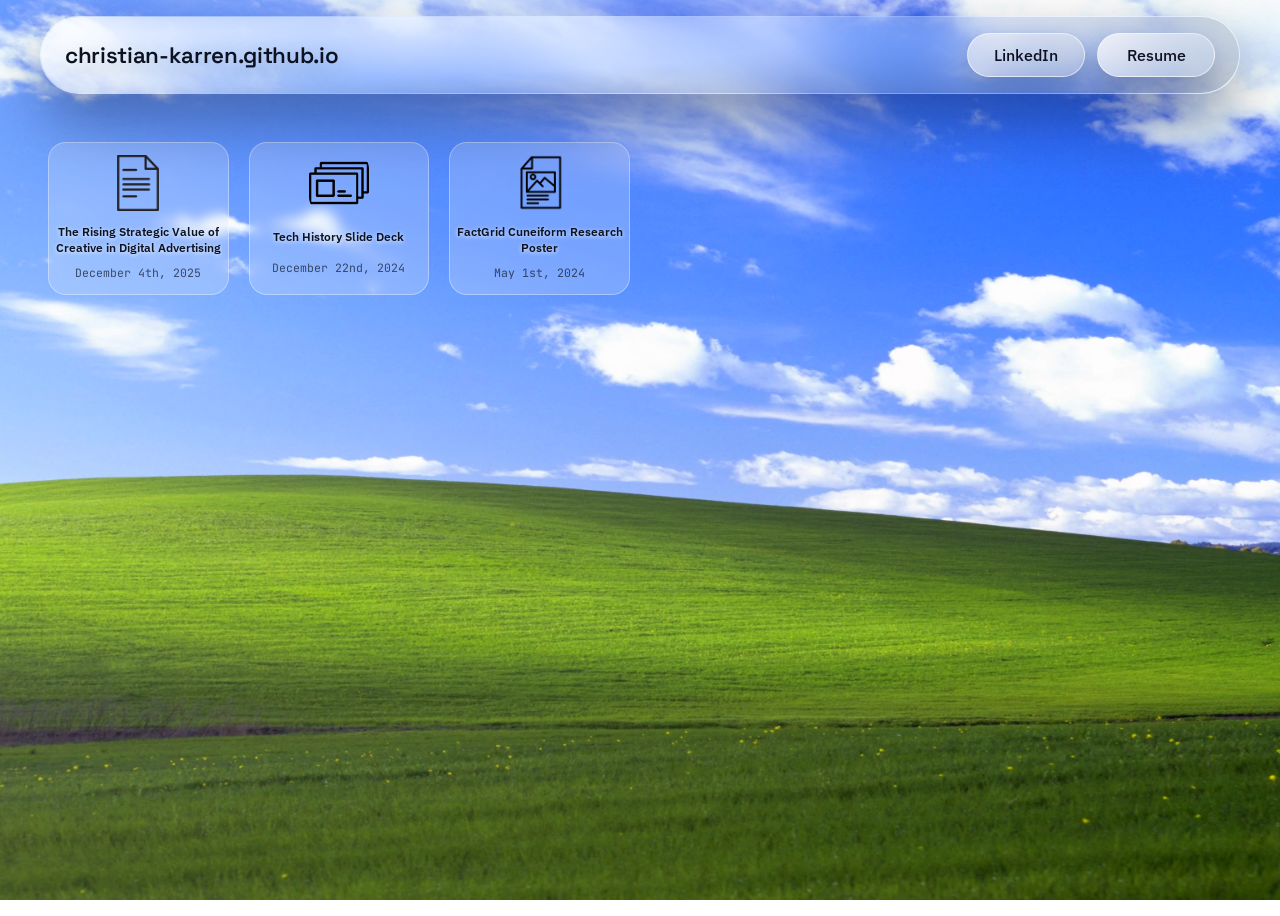
==== index.html @ b9d9cc34 "Add poster and deck assets" ====
<!doctype html>
<html lang="en">
  <head>
    <meta charset="utf-8" />
    <meta name="viewport" content="width=device-width, initial-scale=1" />
    <title>christiankarren.com</title>
    <link rel="stylesheet" href="styles.css" />
  </head>
  <body>
    <div class="backdrop" aria-hidden="true"></div>

    <header class="glass-bar" role="banner">
      <div class="brand">
        <span class="brand-title">christian-karren.github.io</span>
      </div>

      <nav class="bar-actions" aria-label="Primary">
        <a class="glass-button" href="https://www.linkedin.com/in/christian-karren" target="_blank" rel="noreferrer">LinkedIn</a>
        <a class="glass-button resume-button" href="assets/Christian_Karren_Resume_v2.26.pdf" target="_blank" rel="noreferrer">Resume</a>
      </nav>
    </header>

    <main class="desktop" role="main">
      <section class="icon-grid" aria-live="polite" aria-label="Articles" data-article-grid></section>
    </main>

    <div class="modal" aria-hidden="true" role="dialog" aria-modal="true" data-modal>
      <div class="modal-backdrop" data-modal-close></div>
      <div class="modal-card modal-article" role="document">
        <button class="modal-close" type="button" aria-label="Close" data-modal-close>
          <span aria-hidden="true">×</span>
        </button>
        <article class="article-card" data-modal-article>
          <header class="article-header">
            <h1 data-modal-title>The Rising Strategic Value of Creative in Digital Advertising</h1>
            <p class="article-dek">Creative has emerged as a key driver influencing success in performance marketing, and digital advertising companies are increasingly asked to facilitate the creation of advertisements. How did we get here, and what comes next?</p>
            <div class="article-meta">Christian Karren · Research Analyst</div>
            <p class="article-intro">The digital advertising landscape has recently undergone a significant shift in the wake of short-form video, privacy initiatives, and generative AI. As a result, the industry has moved toward recognizing creative iteration as a primary performance lever. In this article, we’ll recount the history of digital advertising as it pertains to the importance of creative and articulate the current landscape of relevant players. The takeaway is clear: modern advertising platforms are facing mounting pressure to embed creative iteration directly into the performance advertising workflow.</p>
          </header>

          <section class="article-section">
            <h2>Part 1: Know Your History</h2>
            <figure class="article-figure">
              <img src="assets/knowyourhistory.webp" alt="Know your history" />
              <figcaption>(Dates are approximate as technological evolutions are a gradual process)</figcaption>
            </figure>
            <p>The first time that exchanges, data, and bidding were stitched together in a true demand-side platform as we understand them today was around 2007. Before firms like MediaMath, advertisers that wanted to purchase space across the web encountered a scattered, unintuitive, and manual landscape; the revolutionary idea around this time was that software could join all the ad auctions happening across the internet and decide, in real time, which impressions to buy and for how much. Therefore, early DSPs found it especially worthwhile to compete on two major fronts: how much inventory they could access and how advanced their targeting algorithms were. As time went on, the industry consolidated as a few key winners proved they could deliver upon these axes. During the late 2000s and throughout the 2010s, creative was something that advertisers would manage independently and bring to DSPs. A DSP would only think about when and where to show creative and wouldn’t concern themselves with the process of crafting compelling advertisements on behalf of their advertisers.</p>
            <p>Over time, however, mobile and app-install advertising increased the complexity of formats, ushering in video and playable, interactive advertisements that wouldn’t be possible or relevant without the iPhone and the App Store. As the app economy exploded, mobile-first DSPs built sustainable businesses by merging user acquisition algorithms with format-specific expertise. When performance platforms like AppLovin, Unity, and Liftoff rose in prominence concurrently, DSPs had to get more literate about creative because they noticed how big of a difference elite creative had on conversions and ROAS. DSPs started building internal creative studios to facilitate the process, but they were still mostly service arms as opposed to embedded self-serve tools.</p>
            <p>These evolutions set the stage for 2020, which was arguably the most historic year in digital advertising history because of a series of concurrent developments. Most importantly, Apple made the industry's dependence on deterministic user tracking untenable by announcing App-Tracking Transparency (ATT) at WWDC. Because of iOS 14.5 and ATT, targeting got meaningfully weaker since much of digital advertising’s infrastructure was contingent on being able to follow users all over the web and target advertisements with the data. Concurrently, TikTok continued its ascension as a category-defining consumer app, and COVID forced people to meaningfully engage with the digital landscape far more than they ever had before. Facebook was forced to reconcile with TikTok’s emergence as a true competitor, leading them to launch Reels that August. Aggregating content from all over the internet (as opposed to just from your social network) led many analysts to believe that short-form video was the medium of the future. They were ultimately proven right, and the hours a day that the average DAU spent on TikTok and Reels led to an exponential spike in ad inventory. To work in this new environment, advertisements needed to compete with user-generated content, and walled gardens became acutely aware of the need for compelling creative.</p>
            <p>While DSPs weren’t directly involved with the rise of short-form video, they were forced to reconcile with the new precedent that creative was a critical axis upon which they needed to compete, especially in the aftermath of ATT. Thankfully, it was only a few years later that generative AI demonstrated the ability to create videos that were essentially indistinguishable from real-life. In 2026, there’s a new battleground that DSPs will need to compete on: generative AI for ad creative to maximize return on ad spend (ROAS). With this in mind, it’s worth internalizing a deep understanding of the modern landscape when it comes to generative AI for video, generative video for ad creative, vertically integrated walled gardens, and, finally, DSPs and the tools and products they offer (or should offer) in today’s world.</p>
          </section>

          <section class="article-section">
            <h2>Part 2: The Modern Landscape</h2>
            <figure class="article-figure">
              <img src="assets/themodernlandscape.webp" alt="The modern landscape" />
            </figure>
            <p>Despite not being built explicitly for performance marketing, AI-generated video has redefined what’s possible on the bleeding-edge of technology. OpenAI’s Sora and Google’s Veo 3 have rightfully dominated headlines in 2025 as generative video has become virtually indistinguishable from real life, and the industry has accelerated in relevance and capability behind Big Tech’s flourishing ecosystem. China’s largest players have demonstrated that chip export controls haven’t slowed down innovation as leading Chinese content community and social platform Kuaishou released arguably the world’s best video generation model, Kling 2.5 Turbo 1080p, under their Kling AI brand in September. Minimax has also done exceptionally well as one of the country’s premier foundation model companies, and Alibaba and ByteDance have released multiple models in 2025 that have been met with positive reception within the industry. Startups have brought forth innovative product capabilities that complement pure research as well; Pika Labs and HeyGen have shipped text-to-video products, and Synthesia has built an enduring business around quality AI avatars. Runway is arguably the most successful startup in this space and has already worked alongside major companies to assist with commercials and other creative ventures, offering proprietary models like Gen-3 Alpha and Gen-4 in addition to products like creator tools and professional workflows. Demand right now for products in this space are significant; all four startups raised between 60 and 300+ million dollars each within the last 36 months. Venture capital firms are essentially tripping over themselves to write these startups blank checks.</p>
            <p>In the open-source ecosystem, products like CogVideoX, Mochi-1, Hunyuan, Allegro, and LTX Video have emerged to varying degrees of success. However, the open-source ecosystem has yet to meaningfully compete with closed-source alternatives; a December 2024 arXiv paper published by Tencent’s Hunyuan team articulates, “In contrast to the image generative model community, a significant gap has emerged between open-source and closed-source video generation models. Closed-source models tend to overshadow publicly available open-source alternatives, severely limiting the potential for algorithmic innovation from the public community”. There’s a lot of reasons as to why this is the case. Since token counts in video generation models are massively larger than in image generation models, they’re significantly more computationally expensive to train. The Hunyuan team invested significantly in reducing computational resource requirements for this reason, and for labs that aren’t backed by cash-printing machines like Tencent, it can be prohibitively expensive. HuggingFace wrote that, “Costs arise from dataset collection, hardware requirements, extensive training iterations and experimentation. These costs make it hard to justify producing open-source and freely available models.” Another constraint that open-source teams run into is data; one 2025 arXiv paper affiliated with ByteDance pointed out how leading open datasets have significant issues, writing, “WebVid-10M contains low-quality videos with watermarks and Panda-70M contains many flickering (or still) and blurry videos along with imprecise captions”. Building models with primarily publicly available data puts small teams at an inherent disadvantage because the highest-quality video data is typically proprietary to big players or legally risky to scrape and train with. Researchers aren’t willing to take the legal risks that firms like OpenAI would because the upside doesn’t justify the liability. With all of that being said, though, I still predict that the open-source community will take a big step forward in 2026 – it’ll just have to come from a large Chinese or American firm that has the revenue to stomach the costs and the requisite data it takes to get a model off the ground.</p>
            <p>The broad recognition that video generation capabilities are real and here to stay has inspired a wave of companies aspiring to bring them to digital advertising. The most successful of these firms is Creatify, who secured a 15.5 million Series A round in May of this year. They offer a suite of products not dissimilar from what other generative video startups make, but they specifically target advertisers that want to maximize ROAS with quality creative. Other startups are looking to compete in this space too, including Omneky, Pencil, AdGen AI, QuickAds, Predis.ai, and more. The winners have yet to be determined; only time will tell.</p>
            <p>Of course, Big Tech isn’t oblivious to these shifts either. In 2024 Ben Thompson detailed how Meta has pushed this product category forward, writing:</p>
            <blockquote>
              “Advertisers have long understood the importance of giving platforms like Meta multiple pieces of creative for ads; Meta’s platform will test different pieces of creative with different audiences and quickly hone in on what works, putting more money behind the best arrow. Generative AI puts this process on steroids: advertisers can provide Meta with broad parameters and brand guidelines, and let the black box not just test out a few pieces of creative, but an effectively unlimited amount. Critically, this generative AI application has a verification function: did the generated ad generate more revenue or less? That feedback function, meanwhile, is data in its own right, and can be leveraged to better target individuals in the future.”
            </blockquote>
            <p>Thompson’s takes are supported by real-world evidence; Meta’s Advantage+ Creative and Ads Manager products have already incorporated generative AI tools corresponding to background generation, image expansion, full image variations, and now tools that can turn static product photos into multi-scene video ads with music, overlays, and text. Millions of advertisers are finding these tools useful; Meta’s engineering blog commented in December 2024, “We estimate that businesses using image generation are seeing a +7% increase in conversions”. A year is a lifetime in the world of AI, though, and the Wall Street Journal has reported that Meta aims to allow brands to completely automate the process of creating advertisements by the end of 2026.</p>
            <p>Google / YouTube are marching in the same direction. Amazon is too – we’ll come back to that in a second.</p>
          </section>

          <section class="article-section">
            <h2>Part 3: Comparing and Contrasting Modern DSPs</h2>
            <figure class="article-figure">
              <img src="assets/comparingandcontrasting.webp" alt="Comparing and contrasting modern DSPs" />
            </figure>
            <p>Everyone understands the tectonic shift that generative AI represents for maximizing return on ad spend, but it’s been interesting to observe the different approaches firms take as they seek to realize this vision. One head-to-head worth spotlighting is Amazon vs. The Trade Desk. Amazon has chosen to build a first-party, vertically integrated creative stack directly inside Amazon Ads and Amazon DSP. By integrating image, video, and audio generation natively inside their ad console, Amazon has effectively removed any and all creative friction for advertisers looking to turn product assets into advertisements. It’s been successful too; their website writes that on average, “advertisers saw a +10.3% higher return on ROAS on Sponsored Brands campaigns that used AI-generated images compared to Sponsored Brands campaigns without AI-generated images”. Big Tech seems to have reached a consensus on the importance of generative AI for asset creation moving forward, and their product capabilities have reflected that as a result.</p>
            <p>The Trade Desk (TTD), on the other hand, has elected to partner with external vendors to offer similar services. Setting aside that their offering isn’t nearly as comprehensive or relevant as Amazon’s, TTD’s not owning the IP that their platform integrates with exposes themselves to strategic vulnerabilities. Most notably, TTD doesn’t own the data flywheel for their product, effectively robbing themselves of the opportunity to refine their models over time as they collect data on what kind of creative works, for which product, for which audience, on which surface, and at which time. Over time, I predict that the advantage in the market will amass towards vertically integrated DSPs like Amazon in addition to similarly structured walled gardens like Meta and YouTube where the data feedback loop becomes a larger and larger moat with every passing year.</p>
            <p>AppLovin’s Axon platform has also leaned into generative AI tools for adjusting creative, and CEO Adam Foroughi spent this November’s Q3 earnings call articulating plans to expand this vision. He explained: “We'll be testing generative AI-based ad creatives. Over time, if we can move to mostly automated creative generation, we believe user response rates to more customized ads on our platform will materially improve”. As a vertically integrated DSP tuned for the mobile gaming and app-install universe, it should catch your attention that these developments are just a few weeks old. Smaller firms with products that behave as DSPs like Appier have also moved into this space seeking to gain a competitive advantage, having acquired AdCreative.ai for 38.7 million dollars back in February. Together, all of these data points form a cohesive narrative: helping advertisers craft exceptional creative with generative video is where this industry is headed, and AdTech firms will be under increased pressure to adapt to these shifts in the coming quarters.</p>
          </section>

          <section class="article-section">
            <h2>Conclusion</h2>
            <p>It’s been interesting to watch how digital advertising has evolved in the wake of generative AI. The old paradigm where DSPs only have to focus on targeting and can ignore creative has quickly broken down. Privacy changes and short-form video elevated creative from supporting asset to main performance lever, and generative AI has made it technically and economically feasible to generate and adapt huge volumes of creative. In a 2024 interview, Eric Seufert commented, “I don’t want to overstate it, but I don’t think I can; advertising is going to be transformed by AI across every single input. Generative ad creative production, targeting, personalization, measurement; everything is going to be transformed by AI.” At 57Blocks, we’re acutely aware of the generative video and AdTech landscape and have thought deeply about their convergence. If today’s advertising platforms don’t help advertisers create, test, and launch creative, someone else will!</p>
          </section>

          <section class="article-section article-sources">
            <h2>Sources</h2>
            <ul>
              <li>AppLovin Corporation (APP) Q3 2025 Earnings Call. “AppLovin Corp (APP) Q3 2025 Earnings Call Highlights: AI …” Yahoo Finance, 5 Nov. 2025.</li>
              <li>Hunyuan Foundation Model Team. “HunyuanVideo: A Systematic Framework for Large Video Generative Models.” arXiv, 2024, arXiv:2412.03603v1.</li>
              <li>Zhou, Penghao, et al. “OpenVid-1M: A Large-scale High-quality Dataset for Text-to-Video Generation.” arXiv, 2024, arXiv:2407.02371v3.</li>
              <li>Hugging Face. “State of Open Video Generation Models in Diffusers.” Hugging Face Blog, 27 Jan. 2025.</li>
              <li>Thompson, Ben. “Meta’s AI Abundance.” Stratechery, 29 Oct. 2024.</li>
              <li>Amazon Ads. “Creative Solutions – Optimize your creative with AI-powered solutions.” Amazon Advertising.</li>
              <li>Meta to Let Brands Create, Target AI Ads Fully by End of 2026, Report Says.” Investopedia, 2024.</li>
              <li>Sun, Chonglin, Nancy Yu, Haiyu Lu, Liang Wang, Yunchen Pu, Gaoxiang Liu, Gian-Paolo (GP) Musumeci, and Neeraj Bhatia. “Meta Andromeda: Supercharging Advantage+ automation with the next-gen personalized ads retrieval engine.” Engineering at Meta (Facebook Engineering), 2 Dec. 2024.</li>
              <li>Seufert, Eric. “An Interview with Eric Seufert about the current state of digital advertising.” Stratechery, 2024.</li>
            </ul>
          </section>
        </article>
        <div class="deck-card" data-modal-deck>
          <embed
            src="assets/Tech.pdf#toolbar=0&navpanes=0&scrollbar=0&view=FitH"
            type="application/pdf"
          />
        </div>
        <div class="poster-card" data-modal-poster>
          <img src="assets/factgrid-poster.png" alt="FactGrid Cuneiform Research Poster" />
        </div>
      </div>
    </div>

    <script src="app.js" defer></script>
  </body>
</html>
---- styles.css ----
@import url("https://fonts.googleapis.com/css2?family=IBM+Plex+Sans:wght@300;400;500;600&family=JetBrains+Mono:wght@400;600&family=Space+Grotesk:wght@400;500;600;700&display=swap");

:root {
  color-scheme: light;
  --glass: rgba(255, 255, 255, 0.36);
  --glass-strong: rgba(255, 255, 255, 0.62);
  --glass-dark: rgba(35, 52, 80, 0.35);
  --glass-stroke: rgba(255, 255, 255, 0.58);
  --glass-shadow: rgba(15, 22, 40, 0.25);
  --ink: #0c1220;
  --soft-ink: rgba(12, 18, 32, 0.68);
  --accent: #39c0ff;
  --accent-2: #45ffb0;
  --surface: rgba(255, 255, 255, 0.12);
  --mono: "JetBrains Mono", "IBM Plex Sans", monospace;
  --sans: "IBM Plex Sans", "Segoe UI", sans-serif;
  --display: "Space Grotesk", "IBM Plex Sans", sans-serif;
}

* {
  box-sizing: border-box;
  margin: 0;
  padding: 0;
}

html {
  background: transparent;
}

body {
  min-height: 100vh;
  font-family: var(--sans);
  color: var(--ink);
  background: transparent;
  overflow-x: hidden;
}

.backdrop {
  position: fixed;
  inset: 0;
  background-image: url("assets/windowsxp.webp");
  background-size: cover;
  background-position: center;
  filter: saturate(1.1) contrast(1.05);
  z-index: -2;
}

.backdrop::after {
  content: "";
  position: absolute;
  inset: 0;
  background: linear-gradient(135deg, rgba(255, 255, 255, 0.25), rgba(0, 0, 0, 0.05));
  mix-blend-mode: screen;
}

.article-page {
  background: radial-gradient(circle at top, rgba(255, 255, 255, 0.9), rgba(200, 214, 255, 0.9) 45%, rgba(170, 188, 240, 0.9) 100%);
}

.article-page .backdrop {
  display: none;
}

.article-page .glass-bar {
  display: none;
}

.glass-bar {
  position: sticky;
  top: 0;
  z-index: 10;
  display: flex;
  flex-wrap: wrap;
  align-items: center;
  justify-content: space-between;
  gap: 18px;
  padding: 16px 24px;
  border-radius: 999px;
  margin: 16px clamp(12px, 4vw, 40px);
  border: 1px solid rgba(255, 255, 255, 0.35);
  background: radial-gradient(120% 140% at 10% 20%, rgba(255, 255, 255, 0.55), rgba(255, 255, 255, 0.2) 45%, rgba(15, 24, 44, 0.35) 100%);
  box-shadow: 0 28px 60px rgba(8, 14, 28, 0.35);
  backdrop-filter: blur(26px) saturate(1.3);
  overflow: hidden;
  background-clip: padding-box;
}

.glass-bar::before {
  content: "";
  position: absolute;
  inset: 0;
  border-radius: inherit;
  background: linear-gradient(120deg, rgba(255, 255, 255, 0.65), rgba(255, 255, 255, 0.1) 40%, rgba(255, 255, 255, 0.3));
  opacity: 0.7;
  pointer-events: none;
}

.brand {
  display: flex;
  flex-direction: column;
  gap: 4px;
  position: relative;
  z-index: 1;
}

.brand-title {
  font-size: clamp(1.05rem, 1.9vw, 1.4rem);
  font-weight: 600;
  letter-spacing: -0.015em;
  font-family: var(--display);
  text-transform: lowercase;
  text-shadow: 0 8px 24px rgba(12, 18, 32, 0.25);
}

.bar-actions {
  display: flex;
  flex-wrap: wrap;
  align-items: center;
  gap: 12px;
  position: relative;
  z-index: 1;
  margin-left: auto;
}

.glass-button {
  border: 1px solid var(--glass-stroke);
  background: linear-gradient(135deg, rgba(255, 255, 255, 0.55), rgba(255, 255, 255, 0.2));
  color: var(--ink);
  text-decoration: none;
  padding: 0 18px;
  height: 44px;
  border-radius: 999px;
  font-weight: 500;
  box-shadow: 0 8px 18px rgba(12, 18, 32, 0.15);
  backdrop-filter: blur(16px) saturate(1.4);
  transition: transform 0.2s ease, box-shadow 0.2s ease;
  cursor: pointer;
  min-width: 118px;
  display: inline-flex;
  align-items: center;
  justify-content: center;
}

.resume-button {
  background: linear-gradient(135deg, rgba(255, 255, 255, 0.75), rgba(210, 230, 255, 0.35));
  box-shadow: 0 12px 24px rgba(12, 18, 32, 0.18);
}

.glass-button:hover,
.glass-button:focus-visible {
  transform: translateY(-1px) scale(1.01);
  box-shadow: 0 12px 22px rgba(12, 18, 32, 0.22);
}

.menu {
  position: relative;
}

.menu-panel {
  position: absolute;
  top: calc(100% + 14px);
  right: 0;
  min-width: 220px;
  padding: 14px;
  border-radius: 16px;
  border: 1px solid var(--glass-stroke);
  background: linear-gradient(150deg, rgba(255, 255, 255, 0.85), rgba(255, 255, 255, 0.55));
  box-shadow: 0 18px 35px rgba(12, 18, 32, 0.25);
  backdrop-filter: blur(20px) saturate(1.4);
  display: grid;
  gap: 12px;
  transform: translateY(10px);
  opacity: 0;
  pointer-events: none;
  transition: opacity 0.2s ease, transform 0.2s ease;
}

.menu-panel.active {
  opacity: 1;
  pointer-events: auto;
  transform: translateY(0);
}

.menu-item {
  border: none;
  background: var(--surface);
  padding: 10px 12px;
  border-radius: 10px;
  font-weight: 500;
  text-align: left;
  cursor: pointer;
  transition: background 0.2s ease, transform 0.2s ease;
}

.menu-item:hover,
.menu-item:focus-visible {
  background: rgba(57, 192, 255, 0.25);
  transform: translateX(4px);
}

.menu-section {
  display: grid;
  gap: 8px;
}

.menu-label {
  font-size: 0.75rem;
  text-transform: uppercase;
  letter-spacing: 0.12em;
  color: var(--soft-ink);
  font-weight: 600;
}

.menu-options {
  display: flex;
  flex-wrap: wrap;
  gap: 8px;
}

.menu-chip {
  border: 1px solid rgba(12, 18, 32, 0.12);
  border-radius: 999px;
  padding: 6px 10px;
  font-size: 0.8rem;
  cursor: pointer;
  background: rgba(255, 255, 255, 0.7);
  transition: transform 0.2s ease, background 0.2s ease;
}

.menu-chip.active {
  background: rgba(69, 255, 176, 0.35);
  border-color: rgba(12, 18, 32, 0.25);
}

.menu-chip:hover,
.menu-chip:focus-visible {
  transform: translateY(-1px);
}

.menu-clear {
  border: none;
  background: rgba(12, 18, 32, 0.08);
  padding: 8px 10px;
  border-radius: 10px;
  font-weight: 600;
  cursor: pointer;
}

.desktop {
  padding: 32px clamp(18px, 4vw, 48px) 90px;
}

.icon-grid {
  display: grid;
  grid-template-columns: repeat(auto-fill, minmax(160px, 1fr));
  gap: 26px 20px;
}

.icon-card {
  display: grid;
  justify-items: center;
  gap: 10px;
  text-decoration: none;
  color: var(--ink);
  padding: 10px 6px 14px;
  border-radius: 18px;
  background: rgba(255, 255, 255, 0.2);
  border: 1px solid rgba(255, 255, 255, 0.35);
  backdrop-filter: blur(6px);
  transition: transform 0.2s ease, box-shadow 0.2s ease, background 0.2s ease;
}

.icon-card:hover,
.icon-card:focus-visible {
  transform: translateY(-4px);
  box-shadow: 0 18px 25px rgba(12, 18, 32, 0.18);
  background: rgba(255, 255, 255, 0.35);
}

.icon {
  width: 60px;
  height: 60px;
  border-radius: 16px;
  background: url("assets/docicon.png") center / contain no-repeat;
  border: none;
  display: grid;
  place-items: center;
  box-shadow: none;
  position: relative;
}

.icon::after {
  content: none;
}

.icon-label {
  font-size: 0.78rem;
  font-weight: 600;
  text-align: center;
  text-shadow: 0 1px 4px rgba(255, 255, 255, 0.8);
}

.icon-meta {
  font-size: 0.72rem;
  color: var(--soft-ink);
  text-align: center;
  font-family: var(--mono);
}

.modal {
  position: fixed;
  inset: 0;
  display: grid;
  place-items: center;
  padding: 24px;
  opacity: 0;
  pointer-events: none;
  transition: opacity 0.2s ease;
  z-index: 20;
}

.modal.active {
  opacity: 1;
  pointer-events: auto;
}

.modal-backdrop {
  position: absolute;
  inset: 0;
  background: rgba(6, 10, 20, 0.6);
  backdrop-filter: blur(6px);
}

.modal-card {
  position: relative;
  width: min(100%, 1080px);
  max-height: min(88vh, 900px);
  display: grid;
  grid-template-rows: auto auto auto 1fr;
  gap: 12px;
  padding: 20px;
  border-radius: 24px;
  border: 1px solid rgba(255, 255, 255, 0.35);
  background: linear-gradient(140deg, rgba(255, 255, 255, 0.75), rgba(255, 255, 255, 0.25));
  box-shadow: 0 30px 80px rgba(8, 14, 28, 0.45);
  backdrop-filter: blur(24px) saturate(1.2);
  z-index: 1;
}

.modal-card.modal-article {
  width: min(1400px, 98vw);
  max-height: 94vh;
  padding: 0;
  border-radius: 34px;
  background: radial-gradient(120% 140% at 8% 12%, rgba(255, 255, 255, 0.95), rgba(235, 244, 255, 0.7) 50%, rgba(210, 226, 255, 0.55) 100%);
  border: 1px solid rgba(255, 255, 255, 0.65);
  box-shadow: 0 36px 80px rgba(8, 14, 28, 0.35);
  backdrop-filter: blur(28px) saturate(1.25);
}

.modal.modal-poster {
  padding: 0;
  overflow: hidden;
}

.modal.modal-poster .modal-backdrop {
  background: rgba(8, 10, 14, 0.55);
  backdrop-filter: blur(6px);
}

.modal.modal-poster .modal-card.modal-article {
  width: min(1400px, 96vw);
  height: min(96vh, 1100px);
  max-height: 96vh;
  border-radius: 34px;
  border: 1px solid rgba(255, 255, 255, 0.65);
  padding: clamp(12px, 2.5vw, 24px);
  box-shadow: 0 36px 80px rgba(8, 14, 28, 0.35);
  background: radial-gradient(120% 140% at 8% 12%, rgba(255, 255, 255, 0.95), rgba(235, 244, 255, 0.7) 50%, rgba(210, 226, 255, 0.55) 100%);
  backdrop-filter: blur(28px) saturate(1.25);
  display: flex;
  justify-content: center;
  align-items: center;
}

.modal.modal-poster .modal-close {
  top: 16px;
  right: 16px;
  background: #ffffff;
  color: #000000;
  border-color: #ffffff;
}

.modal-close {
  justify-self: end;
  border: 1px solid rgba(12, 18, 32, 0.15);
  background: rgba(255, 255, 255, 0.7);
  color: #111827;
  width: 38px;
  height: 38px;
  padding: 0;
  border-radius: 999px;
  cursor: pointer;
  font-weight: 600;
  font-size: 1.2rem;
  line-height: 1;
  display: grid;
  place-items: center;
  transition: background 0.2s ease, box-shadow 0.2s ease, border-color 0.2s ease;
  position: absolute;
  top: 16px;
  right: 18px;
  z-index: 2;
}

.modal-close:hover,
.modal-close:focus-visible {
  background: #000000;
  color: #ffffff;
  border-color: #000000;
  box-shadow: 0 0 0 4px rgba(178, 140, 255, 0.2);
}

.modal-header {
  display: flex;
  align-items: center;
  justify-content: space-between;
  gap: 16px;
  flex-wrap: wrap;
}

.modal-header h2 {
  font-size: clamp(1.1rem, 2.2vw, 1.6rem);
  font-family: var(--display);
  font-weight: 600;
}


.modal-frame {
  border-radius: 16px;
  overflow: hidden;
  border: 1px solid rgba(12, 18, 32, 0.1);
  background: rgba(255, 255, 255, 0.6);
}

.modal-frame iframe {
  width: 100%;
  height: 100%;
  min-height: 60vh;
  border: none;
}

.article-page .modal {
  display: none;
}

.article-shell {
  min-height: 100vh;
  padding: clamp(16px, 3vw, 32px);
  display: grid;
  place-items: center;
}

.article-card {
  width: 100%;
  max-height: 94vh;
  overflow: auto;
  margin: 0 auto;
  padding: clamp(28px, 4vw, 56px);
  border-radius: 24px;
  border: none;
  background: transparent;
  box-shadow: none;
  backdrop-filter: none;
}

.poster-card {
  width: 100%;
  height: 100%;
  display: none;
  background: transparent;
  justify-content: center;
  align-items: center;
  margin: 0;
  padding: 0;
}

.poster-card img {
  width: auto;
  height: auto;
  max-width: 100%;
  max-height: 100%;
  object-fit: contain;
  display: block;
}

.deck-card {
  width: 100%;
  height: 100%;
  display: none;
  align-items: stretch;
  justify-content: center;
  padding: clamp(12px, 2.5vw, 24px);
  box-sizing: border-box;
  background: transparent;
}

.deck-card embed {
  width: 100%;
  height: 100%;
  border: none;
  border-radius: 24px;
  overflow: hidden;
  background: rgba(255, 255, 255, 0.9);
}

.article-header {
  display: grid;
  gap: 14px;
  margin-bottom: 28px;
}

.article-kicker {
  text-transform: uppercase;
  letter-spacing: 0.24em;
  font-size: 0.72rem;
  font-weight: 600;
  color: var(--soft-ink);
}

.article-header h1 {
  font-family: var(--display);
  font-size: clamp(2.1rem, 3.2vw, 3.1rem);
  line-height: 1.12;
  letter-spacing: -0.02em;
}

.article-meta {
  font-family: var(--mono);
  font-size: 0.86rem;
  color: var(--soft-ink);
}

.article-dek {
  font-size: 1.08rem;
  line-height: 1.6;
  color: rgba(12, 18, 32, 0.82);
}

.article-intro {
  font-size: 1.03rem;
  line-height: 1.75;
  color: rgba(12, 18, 32, 0.88);
}

.article-section {
  display: grid;
  gap: 16px;
  margin-top: 32px;
}

.article-section h2 {
  font-family: var(--display);
  font-size: clamp(1.25rem, 2.2vw, 1.9rem);
  letter-spacing: -0.01em;
}

.article-section p {
  font-size: 1.02rem;
  line-height: 1.78;
  color: rgba(12, 18, 32, 0.9);
}

.article-section blockquote {
  border-left: 3px solid rgba(57, 192, 255, 0.6);
  font-style: italic;
  color: rgba(12, 18, 32, 0.75);
  background: rgba(255, 255, 255, 0.5);
  border-radius: 12px;
  padding: 18px 20px;
}

.article-figure {
  display: grid;
  gap: 12px;
}

.article-figure img {
  width: 100%;
  border-radius: 0;
  border: none;
  box-shadow: none;
}

.article-figure figcaption {
  font-size: 0.85rem;
  color: var(--soft-ink);
}

.article-sources ul {
  list-style: none;
  display: grid;
  gap: 10px;
  padding: 0;
}

.article-sources li {
  padding: 12px 14px;
  border-radius: 14px;
  background: rgba(255, 255, 255, 0.6);
  border: 1px solid rgba(12, 18, 32, 0.08);
  font-size: 0.95rem;
  line-height: 1.55;
}

.article-card::-webkit-scrollbar {
  width: 10px;
}

.article-card::-webkit-scrollbar-track {
  background: transparent;
}

.article-card::-webkit-scrollbar-thumb {
  background: rgba(12, 18, 32, 0.18);
  border-radius: 999px;
  border: 3px solid transparent;
  background-clip: padding-box;
}

.poster-card::-webkit-scrollbar {
  width: 10px;
}

.poster-card::-webkit-scrollbar-track {
  background: transparent;
}

.poster-card::-webkit-scrollbar-thumb {
  background: rgba(12, 18, 32, 0.18);
  border-radius: 999px;
  border: 3px solid transparent;
  background-clip: padding-box;
}

@media (max-width: 720px) {
  .glass-bar {
    flex-direction: column;
    align-items: flex-start;
  }

  .bar-actions {
    width: 100%;
    justify-content: flex-start;
  }

  .menu-panel {
    right: auto;
    left: 0;
  }

  .modal-card {
    max-height: 92vh;
  }
}

@media (max-width: 600px) {
  .glass-bar {
    flex-wrap: nowrap;
    align-items: center;
    gap: 10px;
    padding: 10px 12px;
    margin: 10px 12px;
  }

  .brand {
    flex: 1 1 auto;
    min-width: 0;
  }

  .brand-title {
    font-size: 0.95rem;
    letter-spacing: -0.01em;
    white-space: nowrap;
    overflow: hidden;
    text-overflow: ellipsis;
  }

  .bar-actions {
    margin-left: auto;
    gap: 8px;
  }

  .glass-button {
    height: 34px;
    min-width: auto;
    padding: 0 12px;
    font-size: 0.85rem;
  }

  .desktop {
    padding: 18px 14px 60px;
  }

  .icon-grid {
    grid-template-columns: repeat(2, minmax(140px, 1fr));
    gap: 16px 12px;
  }

  .icon-card {
    padding: 10px 8px 12px;
  }

  .icon-label {
    font-size: 0.74rem;
    line-height: 1.25;
  }

  .icon-meta {
    font-size: 0.7rem;
  }

  .modal {
    padding: 12px;
  }

  .modal-card.modal-article {
    width: 96vw;
    max-height: 88vh;
    border-radius: 26px;
    padding-top: 48px;
  }

  .modal-close {
    width: 34px;
    height: 34px;
    top: calc(10px + env(safe-area-inset-top, 0px));
    right: calc(10px + env(safe-area-inset-right, 0px));
  }

  .article-card {
    max-height: calc(88vh - 48px);
    padding: 18px 16px 26px;
  }

  .poster-card {
    height: 100%;
  }

  .poster-frame {
    padding: 8px;
  }

  .poster-frame img {
    height: 58vh;
  }

  .article-header {
    gap: 10px;
    margin-bottom: 20px;
  }

  .article-header h1 {
    font-size: clamp(1.5rem, 5.5vw, 2rem);
    line-height: 1.18;
  }

  .article-dek {
    font-size: 0.98rem;
    line-height: 1.55;
  }

  .article-meta {
    font-size: 0.78rem;
  }

  .article-intro {
    font-size: 0.96rem;
    line-height: 1.65;
  }

  .article-section {
    margin-top: 22px;
    gap: 12px;
  }

  .article-section h2 {
    font-size: clamp(1.1rem, 4.6vw, 1.5rem);
  }

  .article-section p {
    font-size: 0.96rem;
    line-height: 1.7;
  }
}
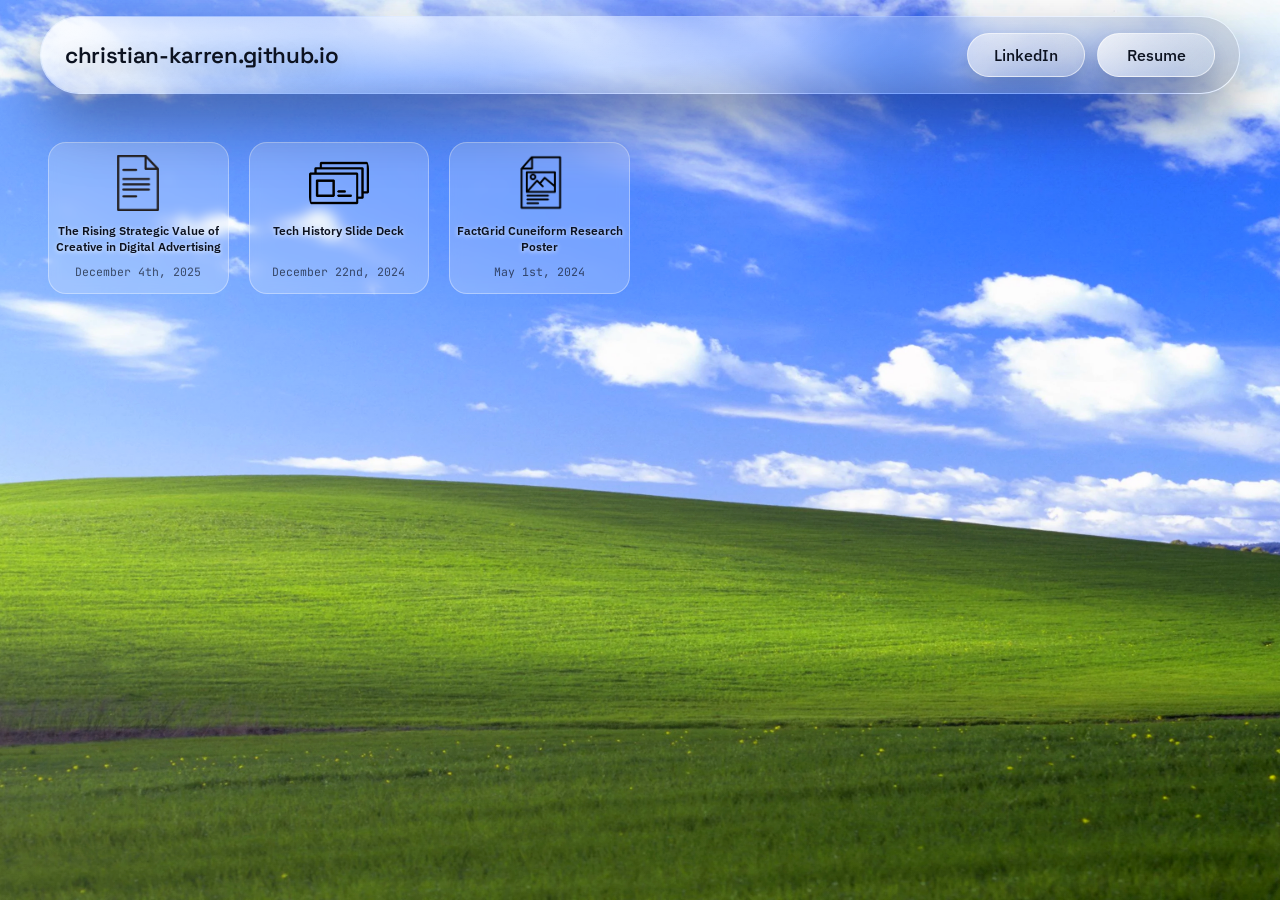
==== commit 7aa4c3d5: "Swap slide deck to TechHistory" ====
--- a/index.html
+++ b/index.html
@@ -98,7 +98,7 @@
         </article>
         <div class="deck-card" data-modal-deck>
           <embed
-            src="assets/Tech.pdf#toolbar=0&navpanes=0&scrollbar=0&view=FitH"
+            src="assets/TechHistory.pdf#toolbar=0&navpanes=0&scrollbar=0&view=FitH"
             type="application/pdf"
           />
         </div>
--- a/styles.css
+++ b/styles.css
@@ -298,6 +298,8 @@
   font-weight: 600;
   text-align: center;
   text-shadow: 0 1px 4px rgba(255, 255, 255, 0.8);
+  line-height: 1.25;
+  min-height: 2.5em;
 }
 
 .icon-meta {
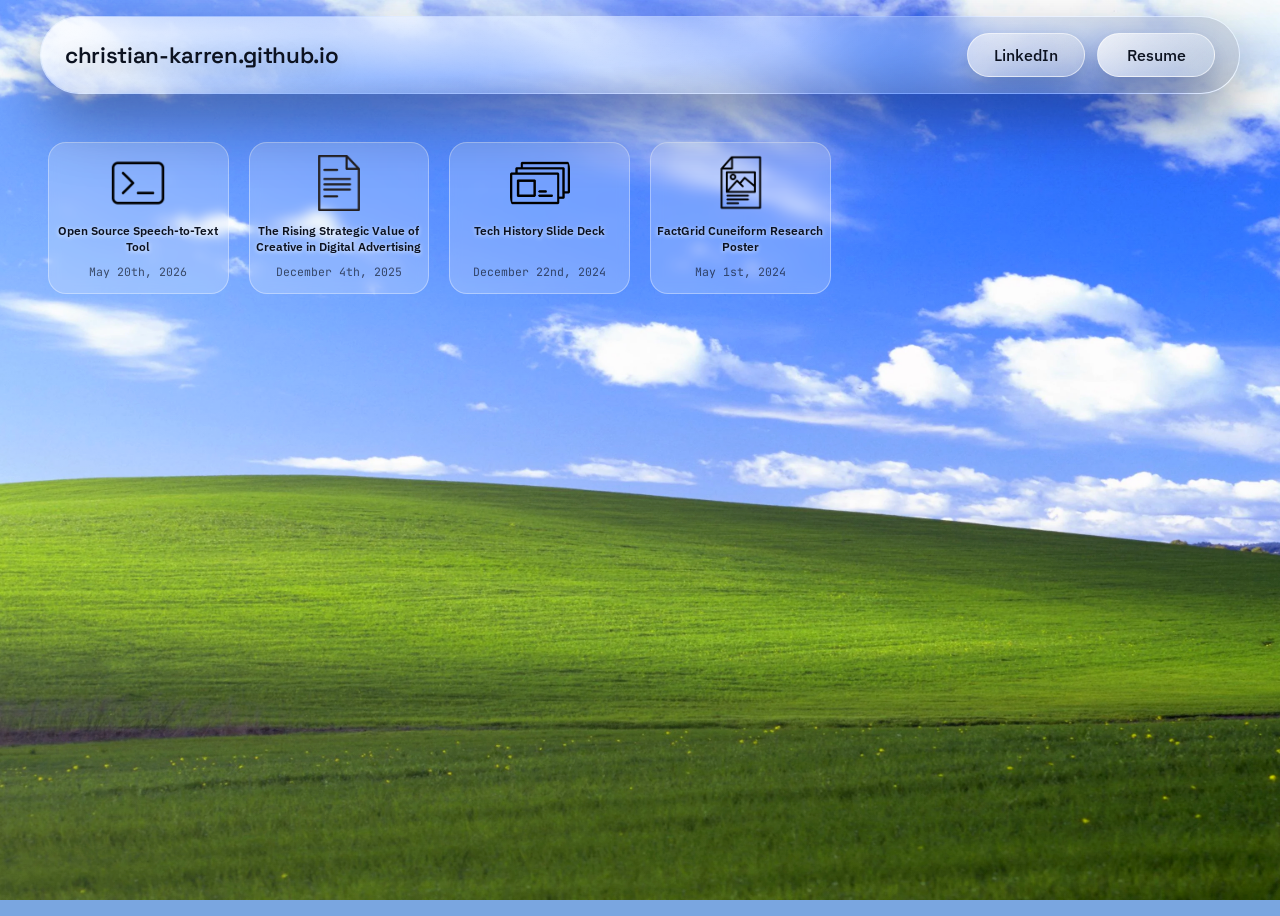
==== commit 5c804572: "Hide nav buttons on mobile and extend backdrop into safe areas" ====
--- a/index.html
+++ b/index.html
@@ -2,7 +2,8 @@
 <html lang="en">
   <head>
     <meta charset="utf-8" />
-    <meta name="viewport" content="width=device-width, initial-scale=1" />
+    <meta name="viewport" content="width=device-width, initial-scale=1, viewport-fit=cover" />
+    <meta name="theme-color" content="#7aa6e0" />
     <title>christiankarren.com</title>
     <link rel="stylesheet" href="styles.css" />
   </head>
@@ -16,7 +17,7 @@
 
       <nav class="bar-actions" aria-label="Primary">
         <a class="glass-button" href="https://www.linkedin.com/in/christian-karren" target="_blank" rel="noreferrer">LinkedIn</a>
-        <a class="glass-button resume-button" href="assets/Christian_Karren_Resume_v2.26.pdf" target="_blank" rel="noreferrer">Resume</a>
+        <a class="glass-button resume-button" href="assets/Christian_Karren_Resume_v3.26.pdf" target="_blank" rel="noreferrer">Resume</a>
       </nav>
     </header>
 
--- a/styles.css
+++ b/styles.css
@@ -24,7 +24,12 @@
 }
 
 html {
-  background: transparent;
+  background-color: #7aa6e0;
+  background-image: url("assets/windowsxp.webp");
+  background-size: cover;
+  background-position: center;
+  background-repeat: no-repeat;
+  background-attachment: fixed;
 }
 
 body {
@@ -268,6 +273,10 @@
   border: 1px solid rgba(255, 255, 255, 0.35);
   backdrop-filter: blur(6px);
   transition: transform 0.2s ease, box-shadow 0.2s ease, background 0.2s ease;
+  cursor: grab;
+  user-select: none;
+  -webkit-user-select: none;
+  touch-action: none;
 }
 
 .icon-card:hover,
@@ -275,6 +284,18 @@
   transform: translateY(-4px);
   box-shadow: 0 18px 25px rgba(12, 18, 32, 0.18);
   background: rgba(255, 255, 255, 0.35);
+}
+
+.icon-card.dragging {
+  cursor: grabbing;
+  transform: none;
+  z-index: 100;
+  box-shadow: 0 22px 36px rgba(12, 18, 32, 0.32);
+  transition: none;
+}
+
+.icon-card.dragging:hover {
+  transform: none;
 }
 
 .icon {
@@ -647,13 +668,23 @@
 
 @media (max-width: 720px) {
   .glass-bar {
-    flex-direction: column;
-    align-items: flex-start;
+    flex-direction: row;
+    align-items: center;
+    justify-content: center;
   }
 
   .bar-actions {
+    display: none;
+  }
+
+  .brand {
+    align-items: center;
     width: 100%;
-    justify-content: flex-start;
+    text-align: center;
+  }
+
+  .brand-title {
+    text-align: center;
   }
 
   .menu-panel {
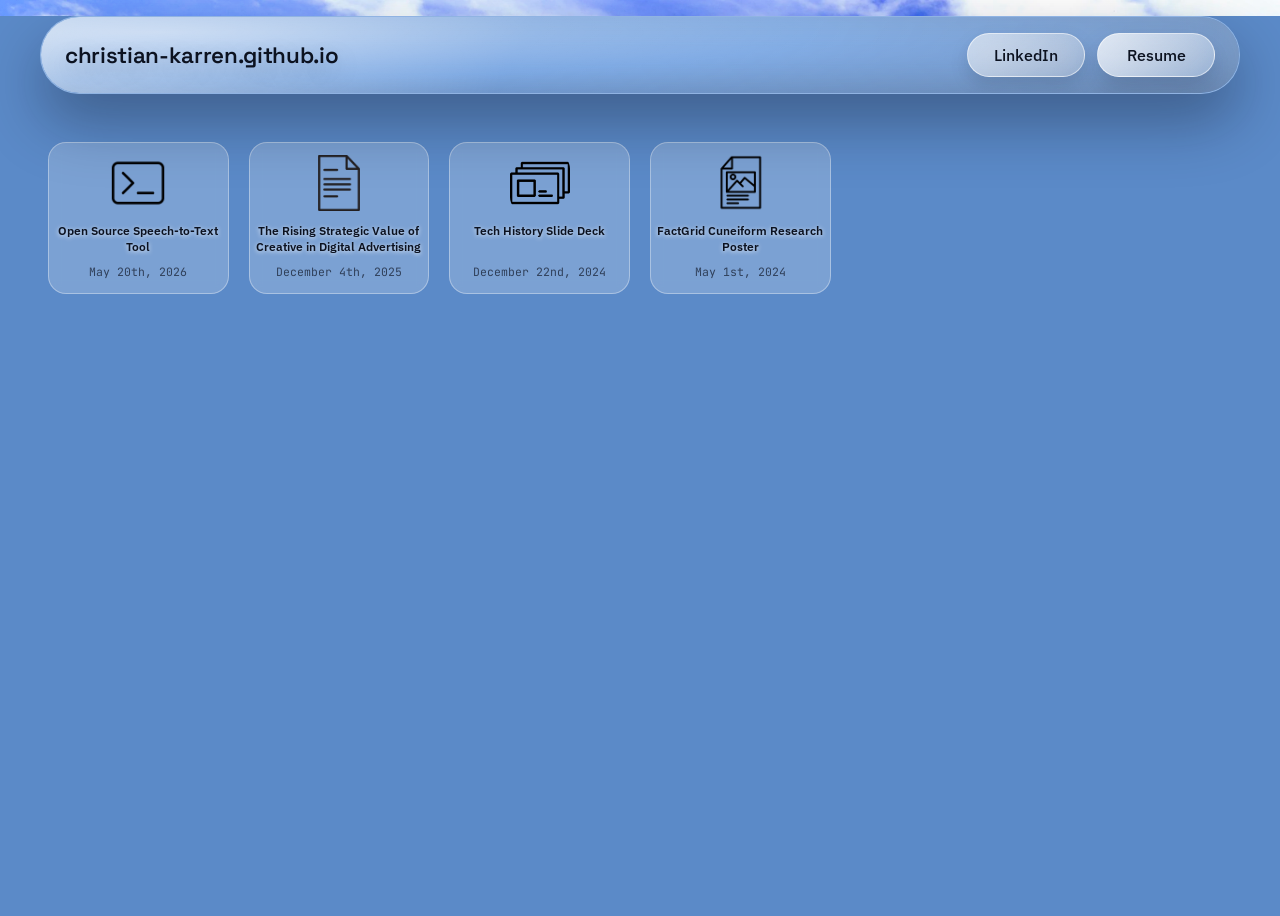
==== commit 77689440: "Match iOS Safari chrome to wallpaper sky and swap resume to v5.26 Set theme-color and background-col" ====
--- a/index.html
+++ b/index.html
@@ -3,7 +3,9 @@
   <head>
     <meta charset="utf-8" />
     <meta name="viewport" content="width=device-width, initial-scale=1, viewport-fit=cover" />
-    <meta name="theme-color" content="#7aa6e0" />
+    <meta name="apple-mobile-web-app-capable" content="yes" />
+    <meta name="apple-mobile-web-app-status-bar-style" content="black-translucent" />
+    <meta name="theme-color" content="#5b8ac8" />
     <title>christiankarren.com</title>
     <link rel="stylesheet" href="styles.css" />
   </head>
@@ -17,7 +19,7 @@
 
       <nav class="bar-actions" aria-label="Primary">
         <a class="glass-button" href="https://www.linkedin.com/in/christian-karren" target="_blank" rel="noreferrer">LinkedIn</a>
-        <a class="glass-button resume-button" href="assets/Christian_Karren_Resume_v3.26.pdf" target="_blank" rel="noreferrer">Resume</a>
+        <a class="glass-button resume-button" href="assets/Christian_Karren_Resume_v5.26.pdf" target="_blank" rel="noreferrer">Resume</a>
       </nav>
     </header>
 
--- a/styles.css
+++ b/styles.css
@@ -24,28 +24,32 @@
 }
 
 html {
-  background-color: #7aa6e0;
+  min-height: 100vh;
+  min-height: 100lvh;
+  background-color: #5b8ac8;
+}
+
+body {
+  min-height: 100vh;
+  min-height: 100lvh;
+  font-family: var(--sans);
+  color: var(--ink);
+  background-color: #5b8ac8;
+  overflow-x: hidden;
+}
+
+.backdrop {
+  position: fixed;
+  top: 0;
+  left: 0;
+  width: 100vw;
+  height: 100vh;
+  height: 100lvh;
+  background-color: #5b8ac8;
   background-image: url("assets/windowsxp.webp");
   background-size: cover;
   background-position: center;
   background-repeat: no-repeat;
-  background-attachment: fixed;
-}
-
-body {
-  min-height: 100vh;
-  font-family: var(--sans);
-  color: var(--ink);
-  background: transparent;
-  overflow-x: hidden;
-}
-
-.backdrop {
-  position: fixed;
-  inset: 0;
-  background-image: url("assets/windowsxp.webp");
-  background-size: cover;
-  background-position: center;
   filter: saturate(1.1) contrast(1.05);
   z-index: -2;
 }
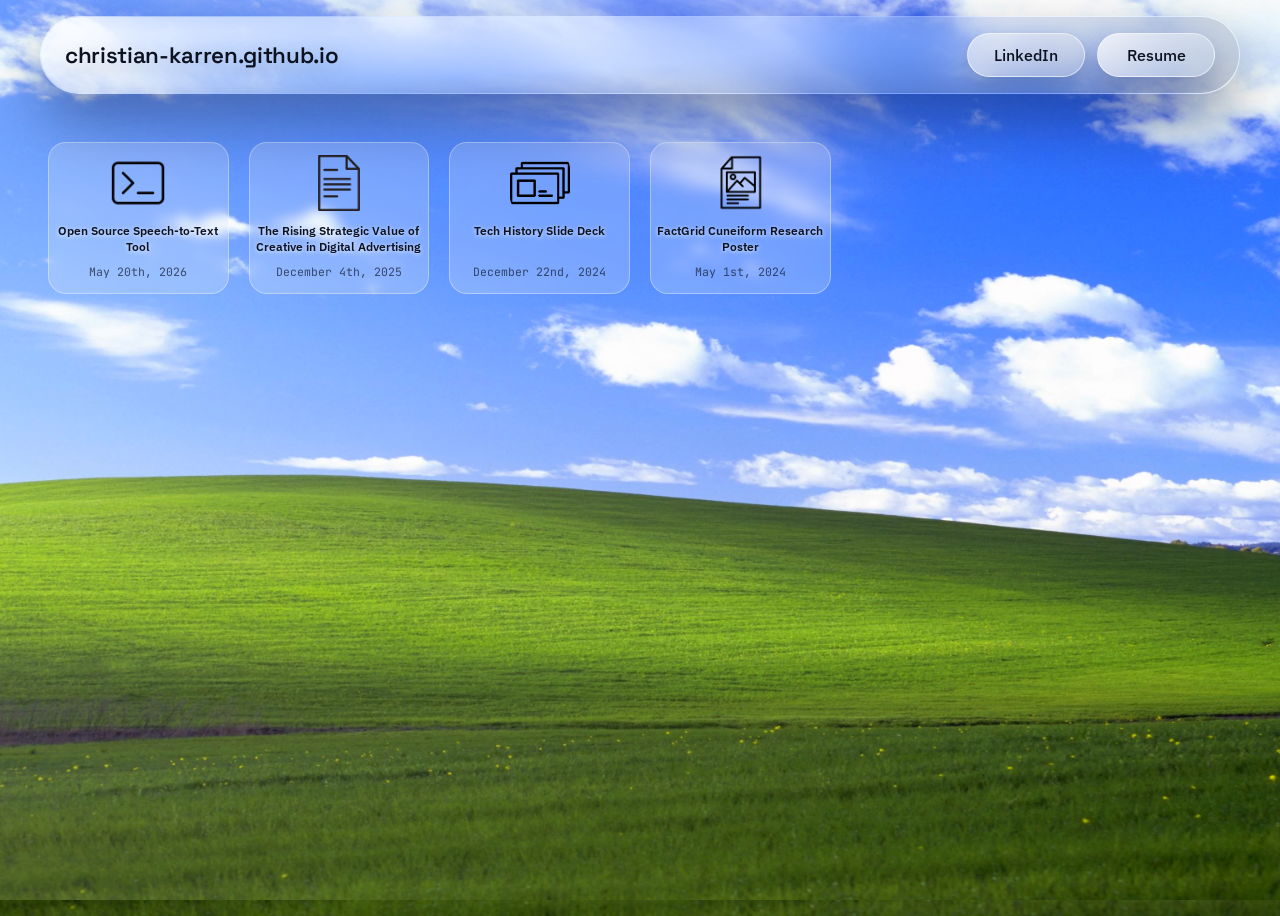
==== commit fd810e0a: "Revert "Match iOS Safari chrome to wallpaper sky and swap resume to v5.26" This reverts commit 77689" ====
--- a/index.html
+++ b/index.html
@@ -5,7 +5,6 @@
     <meta name="viewport" content="width=device-width, initial-scale=1, viewport-fit=cover" />
     <meta name="apple-mobile-web-app-capable" content="yes" />
     <meta name="apple-mobile-web-app-status-bar-style" content="black-translucent" />
-    <meta name="theme-color" content="#5b8ac8" />
     <title>christiankarren.com</title>
     <link rel="stylesheet" href="styles.css" />
   </head>
@@ -19,7 +18,7 @@
 
       <nav class="bar-actions" aria-label="Primary">
         <a class="glass-button" href="https://www.linkedin.com/in/christian-karren" target="_blank" rel="noreferrer">LinkedIn</a>
-        <a class="glass-button resume-button" href="assets/Christian_Karren_Resume_v5.26.pdf" target="_blank" rel="noreferrer">Resume</a>
+        <a class="glass-button resume-button" href="assets/Christian_Karren_Resume_v3.26.pdf" target="_blank" rel="noreferrer">Resume</a>
       </nav>
     </header>
 
--- a/styles.css
+++ b/styles.css
@@ -26,15 +26,27 @@
 html {
   min-height: 100vh;
   min-height: 100lvh;
-  background-color: #5b8ac8;
+  background-color: #7aa6e0;
+  background-image: url("assets/windowsxp.webp");
+  background-size: cover;
+  background-position: center center;
+  background-repeat: no-repeat;
+}
+
+body {
+  background-color: #7aa6e0;
+  background-image: url("assets/windowsxp.webp");
+  background-size: cover;
+  background-position: center center;
+  background-repeat: no-repeat;
+  background-attachment: fixed;
 }
 
 body {
   min-height: 100vh;
-  min-height: 100lvh;
   font-family: var(--sans);
   color: var(--ink);
-  background-color: #5b8ac8;
+  background: transparent;
   overflow-x: hidden;
 }
 
@@ -43,13 +55,10 @@
   top: 0;
   left: 0;
   width: 100vw;
-  height: 100vh;
   height: 100lvh;
-  background-color: #5b8ac8;
   background-image: url("assets/windowsxp.webp");
   background-size: cover;
   background-position: center;
-  background-repeat: no-repeat;
   filter: saturate(1.1) contrast(1.05);
   z-index: -2;
 }
